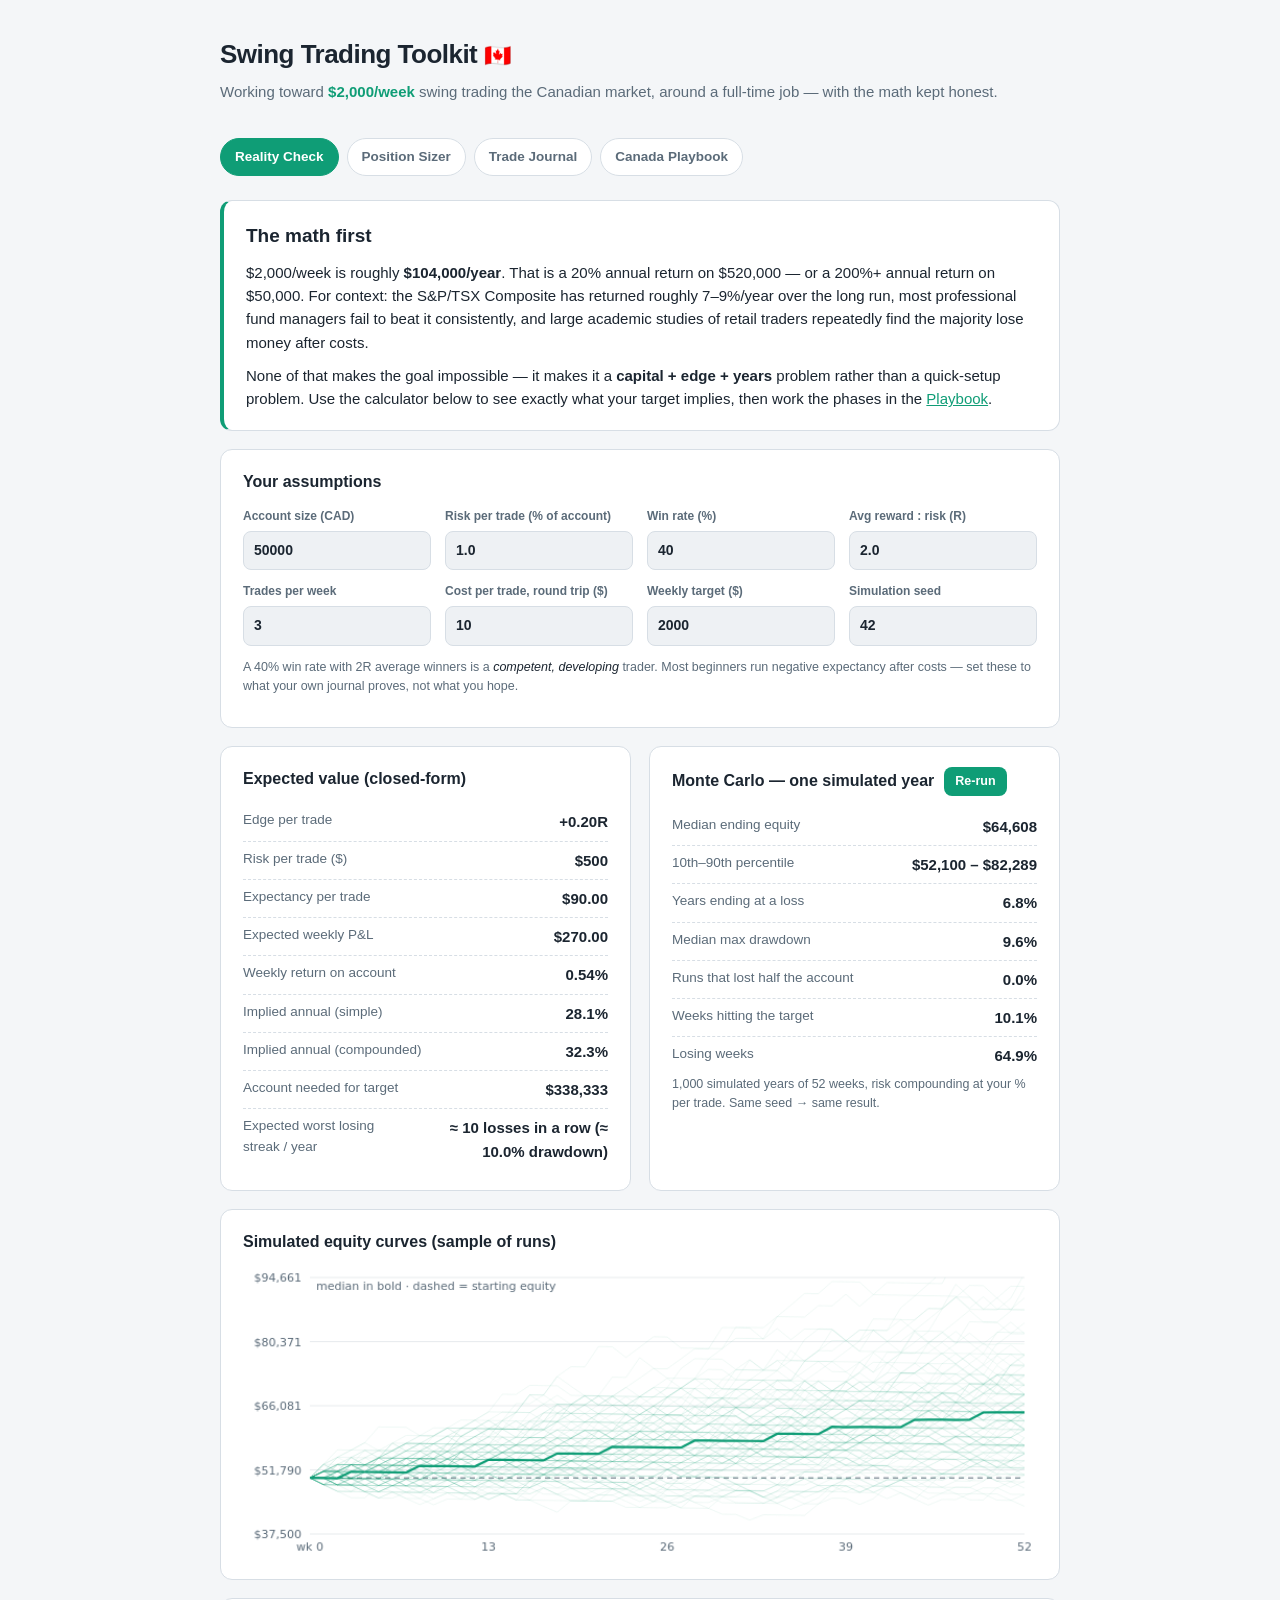
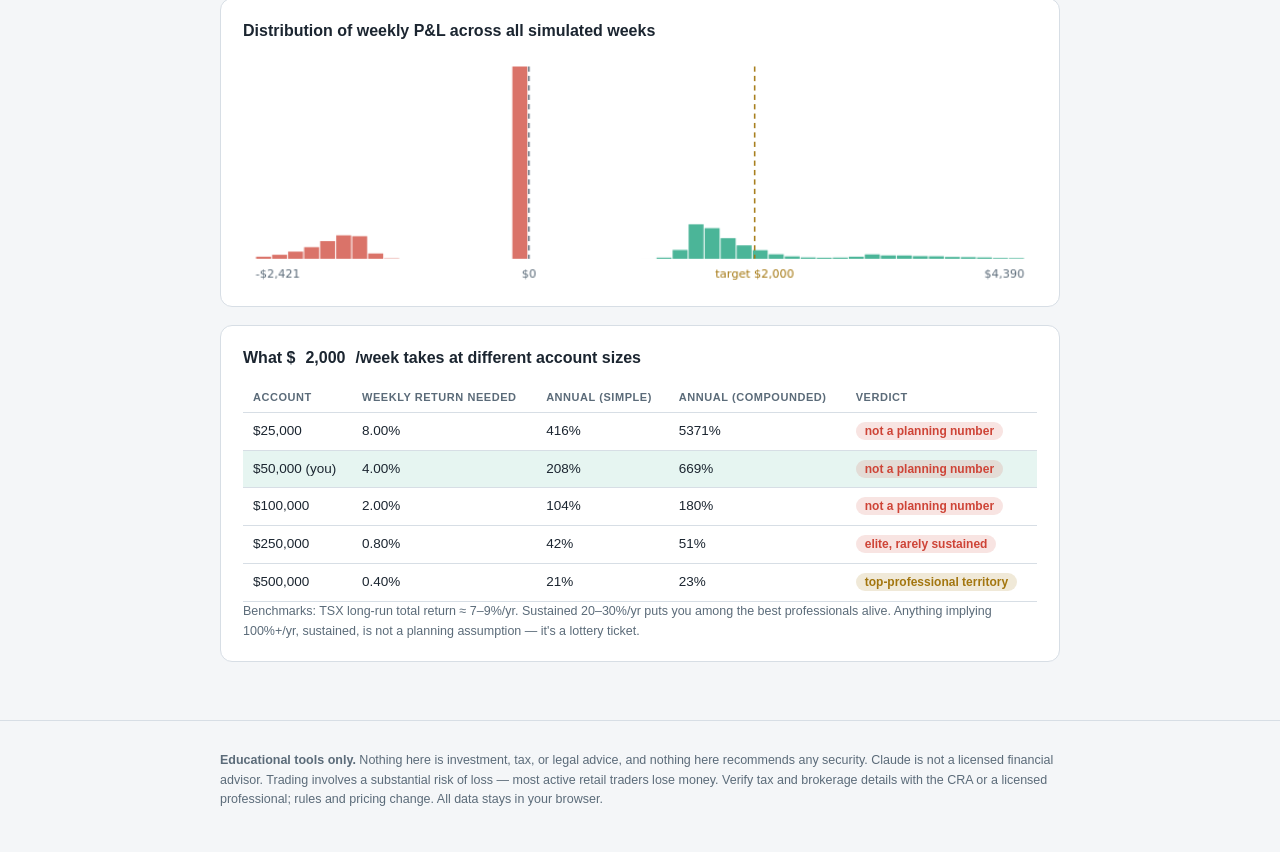
==== index.html @ b090709c "Initial commit: swing trading toolkit for the Canadian market Reality Check (expectancy + seeded Mon" ====
<!DOCTYPE html>
<html lang="en-CA">
<head>
  <meta charset="UTF-8">
  <meta name="viewport" content="width=device-width, initial-scale=1.0">
  <title>Swing Trading Toolkit — Canada</title>
  <link rel="stylesheet" href="styles.css">
</head>
<body>
  <header class="site-header">
    <div class="wrap">
      <h1>Swing Trading Toolkit <span class="flag">🇨🇦</span></h1>
      <p class="tagline">Working toward <strong>$2,000/week</strong> swing trading the Canadian market, around a full-time job — with the math kept honest.</p>
    </div>
  </header>

  <nav class="tabs wrap" aria-label="Sections">
    <button class="tab-btn active" data-tab="reality">Reality Check</button>
    <button class="tab-btn" data-tab="sizer">Position Sizer</button>
    <button class="tab-btn" data-tab="journal">Trade Journal</button>
    <button class="tab-btn" data-tab="playbook">Canada Playbook</button>
  </nav>

  <main class="wrap">

    <!-- ============ REALITY CHECK ============ -->
    <section id="tab-reality" class="tab-panel active">
      <div class="card callout">
        <h2>The math first</h2>
        <p>$2,000/week is roughly <strong>$104,000/year</strong>. That is a 20% annual return on $520,000 — or a 200%+ annual return on $50,000.
        For context: the S&amp;P/TSX Composite has returned roughly 7–9%/year over the long run, most professional fund managers fail to beat it
        consistently, and large academic studies of retail traders repeatedly find the majority lose money after costs.</p>
        <p>None of that makes the goal impossible — it makes it a <strong>capital + edge + years</strong> problem rather than a quick-setup problem.
        Use the calculator below to see exactly what your target implies, then work the phases in the <a href="#" data-goto="playbook">Playbook</a>.</p>
      </div>

      <div class="card">
        <h3>Your assumptions</h3>
        <div class="input-grid">
          <label>Account size (CAD)<input type="number" id="rc-account" value="50000" min="0" step="1000"></label>
          <label>Risk per trade (% of account)<input type="number" id="rc-risk" value="1.0" min="0.05" max="10" step="0.05"></label>
          <label>Win rate (%)<input type="number" id="rc-winrate" value="40" min="1" max="99" step="1"></label>
          <label>Avg reward : risk (R)<input type="number" id="rc-rr" value="2.0" min="0.1" step="0.1"></label>
          <label>Trades per week<input type="number" id="rc-trades" value="3" min="1" max="25" step="1"></label>
          <label>Cost per trade, round trip ($)<input type="number" id="rc-cost" value="10" min="0" step="1"></label>
          <label>Weekly target ($)<input type="number" id="rc-target" value="2000" min="0" step="100"></label>
          <label>Simulation seed<input type="number" id="rc-seed" value="42" step="1"></label>
        </div>
        <p class="fine">A 40% win rate with 2R average winners is a <em>competent, developing</em> trader. Most beginners run negative expectancy
        after costs — set these to what your own journal proves, not what you hope.</p>
        <div id="rc-warning" class="warning" hidden></div>
      </div>

      <div class="grid-2">
        <div class="card">
          <h3>Expected value (closed-form)</h3>
          <dl class="stat-list">
            <div><dt>Edge per trade</dt><dd id="rc-edge">–</dd></div>
            <div><dt>Risk per trade ($)</dt><dd id="rc-risk-dollars">–</dd></div>
            <div><dt>Expectancy per trade</dt><dd id="rc-exp-trade">–</dd></div>
            <div><dt>Expected weekly P&amp;L</dt><dd id="rc-exp-week">–</dd></div>
            <div><dt>Weekly return on account</dt><dd id="rc-week-pct">–</dd></div>
            <div><dt>Implied annual (simple)</dt><dd id="rc-annual-simple">–</dd></div>
            <div><dt>Implied annual (compounded)</dt><dd id="rc-annual-comp">–</dd></div>
            <div><dt>Account needed for target</dt><dd id="rc-required">–</dd></div>
            <div><dt>Expected worst losing streak / year</dt><dd id="rc-streak">–</dd></div>
          </dl>
        </div>

        <div class="card">
          <h3>Monte Carlo — one simulated year <button id="rc-run" class="btn small">Re-run</button></h3>
          <dl class="stat-list">
            <div><dt>Median ending equity</dt><dd id="mc-median">–</dd></div>
            <div><dt>10th–90th percentile</dt><dd id="mc-range">–</dd></div>
            <div><dt>Years ending at a loss</dt><dd id="mc-losing">–</dd></div>
            <div><dt>Median max drawdown</dt><dd id="mc-dd">–</dd></div>
            <div><dt>Runs that lost half the account</dt><dd id="mc-ruin">–</dd></div>
            <div><dt>Weeks hitting the target</dt><dd id="mc-weeks-hit">–</dd></div>
            <div><dt>Losing weeks</dt><dd id="mc-weeks-neg">–</dd></div>
          </dl>
          <p class="fine" id="mc-note">1,000 simulated years of 52 weeks, risk compounding at your % per trade. Same seed → same result.</p>
        </div>
      </div>

      <div class="card">
        <h3>Simulated equity curves (sample of runs)</h3>
        <canvas id="mc-curves" width="760" height="280"></canvas>
      </div>

      <div class="card">
        <h3>Distribution of weekly P&amp;L across all simulated weeks</h3>
        <canvas id="mc-hist" width="760" height="220"></canvas>
      </div>

      <div class="card">
        <h3>What $<span id="rc-target-label">2,000</span>/week takes at different account sizes</h3>
        <div class="table-scroll">
          <table>
            <thead><tr><th>Account</th><th>Weekly return needed</th><th>Annual (simple)</th><th>Annual (compounded)</th><th>Verdict</th></tr></thead>
            <tbody id="rc-table-body"></tbody>
          </table>
        </div>
        <p class="fine">Benchmarks: TSX long-run total return ≈ 7–9%/yr. Sustained 20–30%/yr puts you among the best professionals alive.
        Anything implying 100%+/yr, sustained, is not a planning assumption — it's a lottery ticket.</p>
      </div>
    </section>

    <!-- ============ POSITION SIZER ============ -->
    <section id="tab-sizer" class="tab-panel">
      <div class="grid-2">
        <div class="card">
          <h3>Position size calculator</h3>
          <div class="input-grid">
            <label>Account size (CAD)<input type="number" id="ps-account" value="50000" min="0" step="1000"></label>
            <label>Risk per trade (%)<input type="number" id="ps-risk" value="1.0" min="0.05" max="10" step="0.05"></label>
            <label>Entry price<input type="number" id="ps-entry" placeholder="e.g. 24.50" min="0" step="0.01"></label>
            <label>Stop price<input type="number" id="ps-stop" placeholder="e.g. 23.20" min="0" step="0.01"></label>
            <label>Target price (optional)<input type="number" id="ps-target" placeholder="e.g. 27.10" min="0" step="0.01"></label>
            <label>Fees, round trip ($)<input type="number" id="ps-fees" value="10" min="0" step="1"></label>
          </div>
          <div id="ps-hint" class="fine">Enter an entry and a stop. Stop below entry = long; stop above entry = short.</div>
          <div id="ps-warnings" class="warning" hidden></div>
        </div>

        <div class="card">
          <h3>Result <span id="ps-direction" class="badge" hidden></span></h3>
          <dl class="stat-list">
            <div><dt>Risk per share</dt><dd id="ps-riskshare">–</dd></div>
            <div><dt>Shares to buy/sell</dt><dd id="ps-shares">–</dd></div>
            <div><dt>Position cost</dt><dd id="ps-cost">–</dd></div>
            <div><dt>% of account deployed</dt><dd id="ps-pct">–</dd></div>
            <div><dt>Reward : risk to target</dt><dd id="ps-rr">–</dd></div>
            <div><dt>Loss if stopped (incl. fees)</dt><dd id="ps-loss">–</dd></div>
            <div><dt>Gain at target (incl. fees)</dt><dd id="ps-gain">–</dd></div>
            <div><dt>Breakeven price (fees covered)</dt><dd id="ps-breakeven">–</dd></div>
          </dl>
        </div>
      </div>

      <div class="card">
        <h3>Pre-trade checklist <span class="badge" id="ps-check-score">0 / 8</span> <button class="btn small" id="ps-check-reset">Reset</button></h3>
        <div id="ps-checklist" class="checklist">
          <label><input type="checkbox" class="check"> The setup matches ONE of my written playbook setups (not an impulse).</label>
          <label><input type="checkbox" class="check"> Liquidity: averages &gt; $1M daily dollar-volume — I can exit without moving the price.</label>
          <label><input type="checkbox" class="check"> No earnings, dividend, or known binary event before my expected exit window.</label>
          <label><input type="checkbox" class="check"> Reward : risk is at least 2 : 1 to a realistic target.</label>
          <label><input type="checkbox" class="check"> Position sized above — risking ≤ 1% and ≤ 25% of account in one name.</label>
          <label><input type="checkbox" class="check"> Stop-loss order will be placed AT THE BROKER, not kept "in my head".</label>
          <label><input type="checkbox" class="check"> This keeps me at ≤ 5 open positions total.</label>
          <label><input type="checkbox" class="check"> I've logged the plan (entry / stop / target / thesis) in the journal BEFORE entering.</label>
        </div>
        <p class="fine">If you can't tick all eight, the trade waits. There is always another trade; there is not always more capital.</p>
      </div>
    </section>

    <!-- ============ TRADE JOURNAL ============ -->
    <section id="tab-journal" class="tab-panel">
      <div class="card">
        <h3>Log a trade</h3>
        <form id="jr-form">
          <div class="input-grid">
            <label>Open date<input type="date" id="jr-date" required></label>
            <label>Symbol<input type="text" id="jr-symbol" placeholder="e.g. SHOP.TO" required maxlength="12"></label>
            <label>Market
              <select id="jr-market">
                <option>TSX</option><option>TSXV</option><option>CSE</option><option>Cboe CA</option><option>US</option>
              </select>
            </label>
            <label>Direction
              <select id="jr-dir"><option value="long">Long</option><option value="short">Short</option></select>
            </label>
            <label>Shares<input type="number" id="jr-shares" min="1" step="1" required></label>
            <label>Entry price<input type="number" id="jr-entry" min="0" step="0.001" required></label>
            <label>Stop price<input type="number" id="jr-stop" min="0" step="0.001" required></label>
            <label>Exit price (blank = open)<input type="number" id="jr-exit" min="0" step="0.001"></label>
            <label>Close date<input type="date" id="jr-close-date"></label>
            <label>Fees, round trip ($)<input type="number" id="jr-fees" value="10" min="0" step="0.01"></label>
            <label>Setup
              <select id="jr-setup">
                <option>Breakout</option><option>Pullback</option><option>Trend continuation</option>
                <option>Reversal</option><option>Earnings drift</option><option>Other</option>
              </select>
            </label>
            <label class="span-2">Notes<input type="text" id="jr-notes" placeholder="Thesis, what you saw, how you felt…" maxlength="300"></label>
          </div>
          <button type="submit" class="btn">Add trade</button>
          <span class="fine" id="jr-io-status"></span>
        </form>
      </div>

      <div class="card">
        <h3>Performance</h3>
        <dl class="stat-list cols-3">
          <div><dt>Closed trades</dt><dd id="js-count">0</dd></div>
          <div><dt>Open trades</dt><dd id="js-open">0</dd></div>
          <div><dt>Win rate</dt><dd id="js-winrate">–</dd></div>
          <div><dt>Expectancy / trade</dt><dd id="js-expd">–</dd></div>
          <div><dt>Expectancy (R)</dt><dd id="js-expr">–</dd></div>
          <div><dt>Profit factor</dt><dd id="js-pf">–</dd></div>
          <div><dt>Avg win</dt><dd id="js-avgwin">–</dd></div>
          <div><dt>Avg loss</dt><dd id="js-avgloss">–</dd></div>
          <div><dt>Total P&amp;L</dt><dd id="js-total">–</dd></div>
        </dl>
        <p class="stat-banner" id="js-weekly4">No closed trades yet — your 4-week average vs. the $2,000 target will appear here.</p>
      </div>

      <div class="card">
        <h3>Weekly P&amp;L (last 26 weeks)</h3>
        <canvas id="jr-weekly" width="760" height="220"></canvas>
      </div>

      <div class="card">
        <h3>Equity curve (cumulative closed P&amp;L)</h3>
        <canvas id="jr-equity" width="760" height="220"></canvas>
      </div>

      <div class="card">
        <h3>Trades</h3>
        <div class="btn-row">
          <button class="btn small" id="jr-export">Export CSV</button>
          <button class="btn small" id="jr-import-btn">Import CSV</button>
          <input type="file" id="jr-import-file" accept=".csv" hidden>
          <button class="btn small danger" id="jr-clear">Clear all</button>
        </div>
        <div id="jr-empty" class="fine">No trades logged yet. Everything is stored locally in your browser (localStorage) — export CSV for backups.</div>
        <div class="table-scroll">
          <table id="jr-table">
            <thead><tr>
              <th>Opened</th><th>Symbol</th><th>Mkt</th><th>Dir</th><th>Shares</th><th>Entry</th><th>Stop</th>
              <th>Exit</th><th>P&amp;L</th><th>R</th><th>Setup</th><th></th>
            </tr></thead>
            <tbody id="jr-tbody"></tbody>
          </table>
        </div>
      </div>
    </section>

    <!-- ============ CANADA PLAYBOOK ============ -->
    <section id="tab-playbook" class="tab-panel">
      <div class="card callout">
        <h2>Read this first</h2>
        <p>Large academic studies of retail traders — Taiwanese day-trading records, Brazilian futures traders, multiple brokerage datasets —
        consistently find that the large majority of active traders <strong>lose money after costs</strong> over multi-year periods, and that the
        share who earn a consistent professional income is a fraction of one percent. The people who make it treat it as a skilled trade with a
        multi-year apprenticeship, not an income hack.</p>
        <p>So reframe the goal: <strong>first prove positive expectancy over 100+ trades, then scale capital.</strong> Income is the output of
        edge × capital × time. The Reality Check tab shows the honest arithmetic; the phases below are the path.</p>
      </div>

      <div class="card">
        <h3>The staged roadmap (edge first, dollars later)</h3>
        <ol class="roadmap">
          <li><strong>Phase 0 — Foundations (4–8 weeks).</strong> Pick ONE setup (e.g. pullback-in-uptrend or breakout) and write rules for it:
            what qualifies, where the stop goes, where the target is, when you're wrong. Build a nightly scan routine. Read: <em>Trading in the
            Zone</em> (Douglas), <em>Trade Like a Stock Market Wizard</em> (Minervini), <em>The Daily Trading Coach</em> (Steenbarger).</li>
          <li><strong>Phase 1 — Paper trade (8–12 weeks).</strong> Trade the setup in a simulator or on paper exactly as written, logged in the
            Journal tab. <em>Gate to pass:</em> ≥ 30 trades, positive expectancy after realistic costs, complete journal.</li>
          <li><strong>Phase 2 — Small real money (3–6 months).</strong> Real orders, 0.25–0.5% risk per trade. Real fills, real slippage, real
            emotions. <em>Gate:</em> ≥ 50 trades, expectancy ≥ +0.2R, max drawdown &lt; 10%, rules followed on ≥ 90% of trades.</li>
          <li><strong>Phase 3 — Scale (ongoing).</strong> Raise risk to ~1%, add a second setup, add capital only as the stats hold. Reassess
            quarterly against the Reality Check numbers. This is the phase where the weekly-income question becomes real — not before.</li>
        </ol>
      </div>

      <div class="card">
        <h3>Your first 30 days (start tonight — none of this needs money at risk)</h3>
        <ul>
          <li><strong>Week 1 — Plumbing.</strong> Open or dust off a self-directed account at a broker with bracket/OCO and GTC stop orders
            (see the table below) and find its paper-trading or demo mode. Read the first half of <em>Trading in the Zone</em>.
            Log one fake trade in the Journal tab and export the CSV so you know backups work.</li>
          <li><strong>Week 2 — One setup, in writing.</strong> Pick a single setup (e.g. pullback-in-uptrend) and write its rules: what
            qualifies, the entry trigger, where the stop goes, where the target is, what invalidates it. Build a watchlist of ~20 TSX names
            passing the $1M daily dollar-volume filter. No trading yet.</li>
          <li><strong>Week 3 — Paper trading begins.</strong> Run the evening routine below for real: scan, plan, size with the Position
            Sizer, "place" the paper orders. Log every trade — and every setup you skipped, with why. The checklist tab is mandatory.</li>
          <li><strong>Week 4 — First stats review.</strong> Read your journal's win rate, average R and expectancy. Whatever they say, the
            answer is "keep paper trading" — the Phase 1 gate is 30+ trades, and 30 days can't produce that. The habit is the win.</li>
        </ul>
        <p class="fine">Nothing in month one requires risking a dollar, quitting anything, or being right about the market. It requires
        about 45 minutes on weeknights — which is also exactly what the real thing will require.</p>
      </div>

      <div class="card">
        <h3>Trading around a full-time job</h3>
        <p>Swing trading (holding days to weeks) is the <em>only</em> style compatible with a 9–5 — day trading needs the open, and the open is
        when you're at work. The job is an advantage: it pays the bills so you never need to force a trade.</p>
        <ul>
          <li><strong>Evening routine (30–45 min, after 4pm ET close):</strong> review open positions → run your scan → shortlist setups →
            size them (Position Sizer tab) → queue the orders: a limit entry with an attached stop-loss and target
            (<strong>bracket / OCO orders</strong> — pick a broker that supports them, and use GTC for stops).</li>
          <li><strong>Morning (5 min before 9:30 ET):</strong> check for overnight news on your names; confirm orders are live. No impulse
            market orders at the open — your limits either fill or they don't.</li>
          <li><strong>During work: nothing.</strong> Price alerts on your phone do the watching. If a position needs babysitting, it was sized
            wrong or stopped wrong.</li>
          <li><strong>Weekend (1 hr):</strong> journal review, update stats, rebuild the watchlist, check market regime (is the TSX above its
            200-day average? Is breadth healthy?). Trade smaller — or not at all — in hostile regimes.</li>
        </ul>
      </div>

      <div class="card">
        <h3>Canadian market mechanics</h3>
        <ul>
          <li><strong>Exchanges:</strong> TSX (large caps), TSX Venture (speculative small caps), CSE, Cboe Canada. Hours 9:30–16:00 ET.
            Stick to TSX names early — much of the TSXV/CSE is too illiquid to swing trade safely.</li>
          <li><strong>Liquidity filter:</strong> the TSX is thinner than US markets. Require ≥ $1M average daily dollar-volume (price × volume)
            so your exit doesn't move the market. That still leaves 200+ tradeable names.</li>
          <li><strong>Concentration:</strong> the index is heavy in financials, energy and materials — your "diversified" three positions can be
            one oil bet in disguise. Cap correlated exposure.</li>
          <li><strong>No US-style PDT rule:</strong> the American $25k pattern-day-trader minimum is a FINRA rule and doesn't apply at Canadian
            brokers (normal margin rules still do). Swing trading sidesteps it anyway.</li>
          <li><strong>Interlisted names &amp; FX:</strong> many large TSX companies also trade in New York in USD. If you trade US-listed stock,
            watch currency conversion costs (~1.5% each way at some brokers) — journalling in CAD keeps your stats honest. "Norbert's gambit"
            is the classic cheap CAD↔USD conversion technique worth reading about.</li>
        </ul>
      </div>

      <div class="card">
        <h3>Accounts &amp; taxes — general info, not advice</h3>
        <p class="fine">Rules change and facts below are general, as of late 2025 / early 2026. Verify with the CRA and a licensed accountant
        before relying on any of it.</p>
        <ul>
          <li><strong>TFSA — careful.</strong> Gains are tax-free for <em>investing</em>, but the CRA can treat frequent, short-hold,
            business-like trading as running a business <em>inside</em> the TFSA and tax the profits as income — courts have upheld this against
            active traders. Occasional multi-week swings are a very different picture than constant turnover, but if your plan is high-frequency
            swing trading, get professional advice before doing it in a TFSA.</li>
          <li><strong>RRSP:</strong> tax-deferred growth and the business-income issue effectively doesn't arise the same way, but losses are
            trapped (no claiming them) and withdrawals are taxed income. US-listed dividends are treaty-exempt in an RRSP but face 15%
            withholding in a TFSA.</li>
          <li><strong>Non-registered (cash/margin):</strong> the default for an active trading experiment. Capital gains are currently taxed on a
            50% inclusion basis (a proposed increase was shelved in 2025 — verify the current rate). If the CRA deems your activity a business
            (frequency, short holds, leverage, time spent), gains become fully-taxed business income — and losses fully deductible.</li>
          <li><strong>Superficial loss rule — swing traders trip on this:</strong> sell at a loss and re-buy the same security within 30 days
            (before or after, you or affiliated accounts) and the loss is denied for tax (it's added to the new position's cost base instead).
            Re-entering a favourite name two weeks later is exactly this.</li>
          <li><strong>Record-keeping:</strong> your broker's T5008 slips need checking against your own adjusted-cost-base records, in CAD,
            including USD trades converted at the transaction-date rate. The journal's CSV export gives you the raw data.</li>
        </ul>
      </div>

      <div class="card">
        <h3>Brokerage landscape (verify current pricing)</h3>
        <div class="table-scroll">
          <table>
            <thead><tr><th>Broker</th><th>Commissions (equities)</th><th>Notes for swing traders</th></tr></thead>
            <tbody>
              <tr><td>National Bank Direct Brokerage</td><td>$0</td><td>First big-bank zero-commission broker; basic but solid.</td></tr>
              <tr><td>Wealthsimple</td><td>$0 (CAD)</td><td>Simple; ~1.5% FX on US trades unless you hold a USD account (paid tiers); check order-type support (GTC/stop) before committing.</td></tr>
              <tr><td>Questrade</td><td>$0 (moved to zero in 2025)</td><td>Good platform and order types; long-time self-directed favourite.</td></tr>
              <tr><td>Interactive Brokers Canada</td><td>~$1/trade</td><td>Best order types (true brackets/OCO), margin rates and data — the working swing trader's tool.</td></tr>
              <tr><td>Big-bank brokers (TD, RBC, BMO…)</td><td>~$9.99</td><td>Fine if you're there anyway; commissions drag on small accounts.</td></tr>
            </tbody>
          </table>
        </div>
        <p class="fine">What actually matters for this plan: GTC stop orders, bracket/OCO support (enter with stop + target attached), reliable
        mobile alerts, and cheap CAD↔USD conversion if you'll touch US names.</p>
      </div>

      <div class="card">
        <h3>Risk rules that keep you alive</h3>
        <ul>
          <li><strong>1% rule:</strong> never risk more than 1% of the account between entry and stop (0.25–0.5% while proving the edge).</li>
          <li><strong>Max 3–5 open positions.</strong> More is unmanageable around a job, and correlated positions count as one.</li>
          <li><strong>Weekly circuit breaker:</strong> down 3R in a week → flat, no new trades until Monday. Losing streaks are when accounts die.</li>
          <li><strong>Never average down. Never move a stop away from price.</strong> The stop is the definition of "I was wrong."</li>
          <li><strong>No earnings holds</strong> until 100+ journalled trades prove you have an edge that survives binary events.</li>
          <li><strong>Journal every trade</strong> — the Journal tab computes the only numbers that matter: expectancy, profit factor, drawdown.</li>
        </ul>
      </div>
    </section>
  </main>

  <footer class="site-footer">
    <div class="wrap">
      <p><strong>Educational tools only.</strong> Nothing here is investment, tax, or legal advice, and nothing here recommends any security.
      Claude is not a licensed financial advisor. Trading involves a substantial risk of loss — most active retail traders lose money.
      Verify tax and brokerage details with the CRA or a licensed professional; rules and pricing change. All data stays in your browser.</p>
    </div>
  </footer>

  <script src="app.js"></script>
</body>
</html>
---- styles.css ----
/* Swing Trading Toolkit — dark-first, light-aware, zero dependencies */
:root {
  --bg: #0e1216;
  --bg-card: #171d24;
  --bg-inset: #10161c;
  --border: #2a333d;
  --text: #e6edf3;
  --text-dim: #97a4b1;
  --accent: #2dd4a7;
  --accent-contrast: #06281e;
  --red: #f0655a;
  --amber: #e8b64c;
}
@media (prefers-color-scheme: light) {
  :root {
    --bg: #f4f6f8;
    --bg-card: #ffffff;
    --bg-inset: #eef1f4;
    --border: #d7dee5;
    --text: #1b2530;
    --text-dim: #5b6b79;
    --accent: #0f9d76;
    --accent-contrast: #ffffff;
    --red: #ce4437;
    --amber: #a3760f;
  }
}

* { box-sizing: border-box; }
html { -webkit-text-size-adjust: 100%; }
body {
  margin: 0;
  background: var(--bg);
  color: var(--text);
  font: 15px/1.55 -apple-system, BlinkMacSystemFont, "Segoe UI", Roboto, sans-serif;
}
.wrap { max-width: 880px; margin: 0 auto; padding: 0 20px; }

.site-header { padding: 34px 0 10px; }
.site-header h1 { margin: 0 0 6px; font-size: 26px; letter-spacing: -0.02em; }
.site-header .flag { font-size: 22px; }
.tagline { margin: 0 0 14px; color: var(--text-dim); }
.tagline strong { color: var(--accent); }

/* Tabs */
.tabs {
  display: flex; gap: 8px; flex-wrap: wrap;
  position: sticky; top: 0; z-index: 5;
  padding-top: 10px; padding-bottom: 10px;
  background: color-mix(in srgb, var(--bg) 88%, transparent);
  backdrop-filter: blur(6px);
}
.tab-btn {
  appearance: none; border: 1px solid var(--border); background: var(--bg-card);
  color: var(--text-dim); padding: 8px 14px; border-radius: 999px;
  font: inherit; font-size: 13.5px; font-weight: 600; cursor: pointer;
}
.tab-btn:hover { color: var(--text); }
.tab-btn.active { background: var(--accent); border-color: var(--accent); color: var(--accent-contrast); }

.tab-panel { display: none; padding: 14px 0 30px; }
.tab-panel.active { display: block; }

/* Cards */
.card {
  background: var(--bg-card); border: 1px solid var(--border);
  border-radius: 12px; padding: 20px 22px; margin-bottom: 18px;
}
.card h2 { margin: 0 0 10px; font-size: 19px; }
.card h3 { margin: 0 0 12px; font-size: 16px; display: flex; align-items: center; gap: 10px; flex-wrap: wrap; }
.card p { margin: 0 0 10px; }
.card p:last-child { margin-bottom: 0; }
.card ul, .card ol { margin: 0; padding-left: 20px; }
.card li { margin-bottom: 9px; }
.card li:last-child { margin-bottom: 0; }
.callout { border-left: 4px solid var(--accent); }
.callout a { color: var(--accent); }

.grid-2 { display: grid; grid-template-columns: 1fr 1fr; gap: 18px; }
@media (max-width: 760px) { .grid-2 { grid-template-columns: 1fr; } }
.grid-2 .card { margin-bottom: 0; }
.grid-2 { margin-bottom: 18px; }

/* Inputs */
.input-grid {
  display: grid; grid-template-columns: repeat(auto-fill, minmax(170px, 1fr));
  gap: 12px 14px; margin-bottom: 12px;
}
.input-grid label {
  display: flex; flex-direction: column; gap: 5px;
  font-size: 12px; font-weight: 600; color: var(--text-dim);
}
.input-grid label.span-2 { grid-column: 1 / -1; }
.input-grid input, .input-grid select {
  font: inherit; font-size: 14px; color: var(--text);
  background: var(--bg-inset); border: 1px solid var(--border);
  border-radius: 8px; padding: 8px 10px; width: 100%;
}
.input-grid input:focus, .input-grid select:focus {
  outline: 2px solid var(--accent); outline-offset: -1px;
}

/* Stat lists */
.stat-list { margin: 0; display: block; }
.stat-list > div {
  display: flex; justify-content: space-between; gap: 12px;
  padding: 7px 0; border-bottom: 1px dashed var(--border);
}
.stat-list > div:last-child { border-bottom: 0; }
.stat-list dt { color: var(--text-dim); font-size: 13.5px; }
.stat-list dd { margin: 0; font-weight: 700; font-variant-numeric: tabular-nums; text-align: right; }

.stat-list.cols-3 { display: grid; grid-template-columns: repeat(3, 1fr); gap: 10px; }
@media (max-width: 600px) { .stat-list.cols-3 { grid-template-columns: repeat(2, 1fr); } }
.stat-list.cols-3 > div {
  flex-direction: column; justify-content: flex-start; gap: 2px;
  background: var(--bg-inset); border: 1px solid var(--border);
  border-radius: 10px; padding: 10px 12px;
}
.stat-list.cols-3 dt { font-size: 11.5px; text-transform: uppercase; letter-spacing: 0.04em; }
.stat-list.cols-3 dd { font-size: 17px; text-align: left; }

.stat-banner {
  margin: 12px 0 0; padding: 12px 14px; border-radius: 10px;
  background: var(--bg-inset); border: 1px solid var(--border);
  font-weight: 600; text-align: center;
}

/* Tables */
.table-scroll { overflow-x: auto; }
table { width: 100%; border-collapse: collapse; font-variant-numeric: tabular-nums; }
th {
  text-align: left; font-size: 11px; text-transform: uppercase; letter-spacing: 0.05em;
  color: var(--text-dim); padding: 6px 10px; border-bottom: 1px solid var(--border);
  white-space: nowrap;
}
td { padding: 8px 10px; border-bottom: 1px solid var(--border); font-size: 13.5px; white-space: nowrap; }
tr.hl td { background: color-mix(in srgb, var(--accent) 10%, transparent); }
.num-pos { color: var(--accent); font-weight: 600; }
.num-neg { color: var(--red); font-weight: 600; }

.verdict { font-size: 12px; font-weight: 700; padding: 2px 9px; border-radius: 999px; white-space: nowrap; }
.v-ok  { background: color-mix(in srgb, var(--accent) 16%, transparent); color: var(--accent); }
.v-mid { background: color-mix(in srgb, var(--amber) 16%, transparent); color: var(--amber); }
.v-bad { background: color-mix(in srgb, var(--red) 14%, transparent);  color: var(--red); }

/* Buttons & badges */
.btn {
  appearance: none; border: 0; border-radius: 8px; cursor: pointer;
  background: var(--accent); color: var(--accent-contrast);
  font: inherit; font-size: 14px; font-weight: 700; padding: 9px 16px;
}
.btn:hover { filter: brightness(1.08); }
.btn.small { font-size: 12.5px; padding: 5px 11px; }
.btn.danger { background: transparent; border: 1px solid var(--red); color: var(--red); }
.btn-row { display: flex; gap: 8px; flex-wrap: wrap; margin-bottom: 12px; }

.badge {
  font-size: 11.5px; font-weight: 800; letter-spacing: 0.04em;
  padding: 3px 10px; border-radius: 999px;
  background: color-mix(in srgb, var(--accent) 16%, transparent); color: var(--accent);
}
.badge.short { background: color-mix(in srgb, var(--red) 16%, transparent); color: var(--red); }

/* Checklist */
.checklist label {
  display: flex; gap: 10px; align-items: flex-start;
  background: var(--bg-inset); border: 1px solid var(--border);
  border-radius: 10px; padding: 10px 12px; margin-bottom: 8px;
  font-size: 14px; cursor: pointer;
}
.checklist label:has(input:checked) {
  border-color: var(--accent);
  background: color-mix(in srgb, var(--accent) 8%, var(--bg-inset));
}
.checklist input { margin-top: 3px; accent-color: var(--accent); }

/* Misc */
.warning {
  margin-top: 10px; padding: 10px 14px; border-radius: 10px;
  background: color-mix(in srgb, var(--red) 10%, transparent);
  border: 1px solid color-mix(in srgb, var(--red) 45%, transparent);
  color: var(--text); font-size: 13.5px;
}
.fine { font-size: 12.5px; color: var(--text-dim); margin-top: 10px; }
.fine em { color: var(--text); }
canvas { display: block; width: 100%; height: auto; }
.roadmap li { margin-bottom: 12px; }

.site-footer { border-top: 1px solid var(--border); padding: 18px 0 30px; margin-top: 10px; }
.site-footer p { font-size: 12.5px; color: var(--text-dim); }
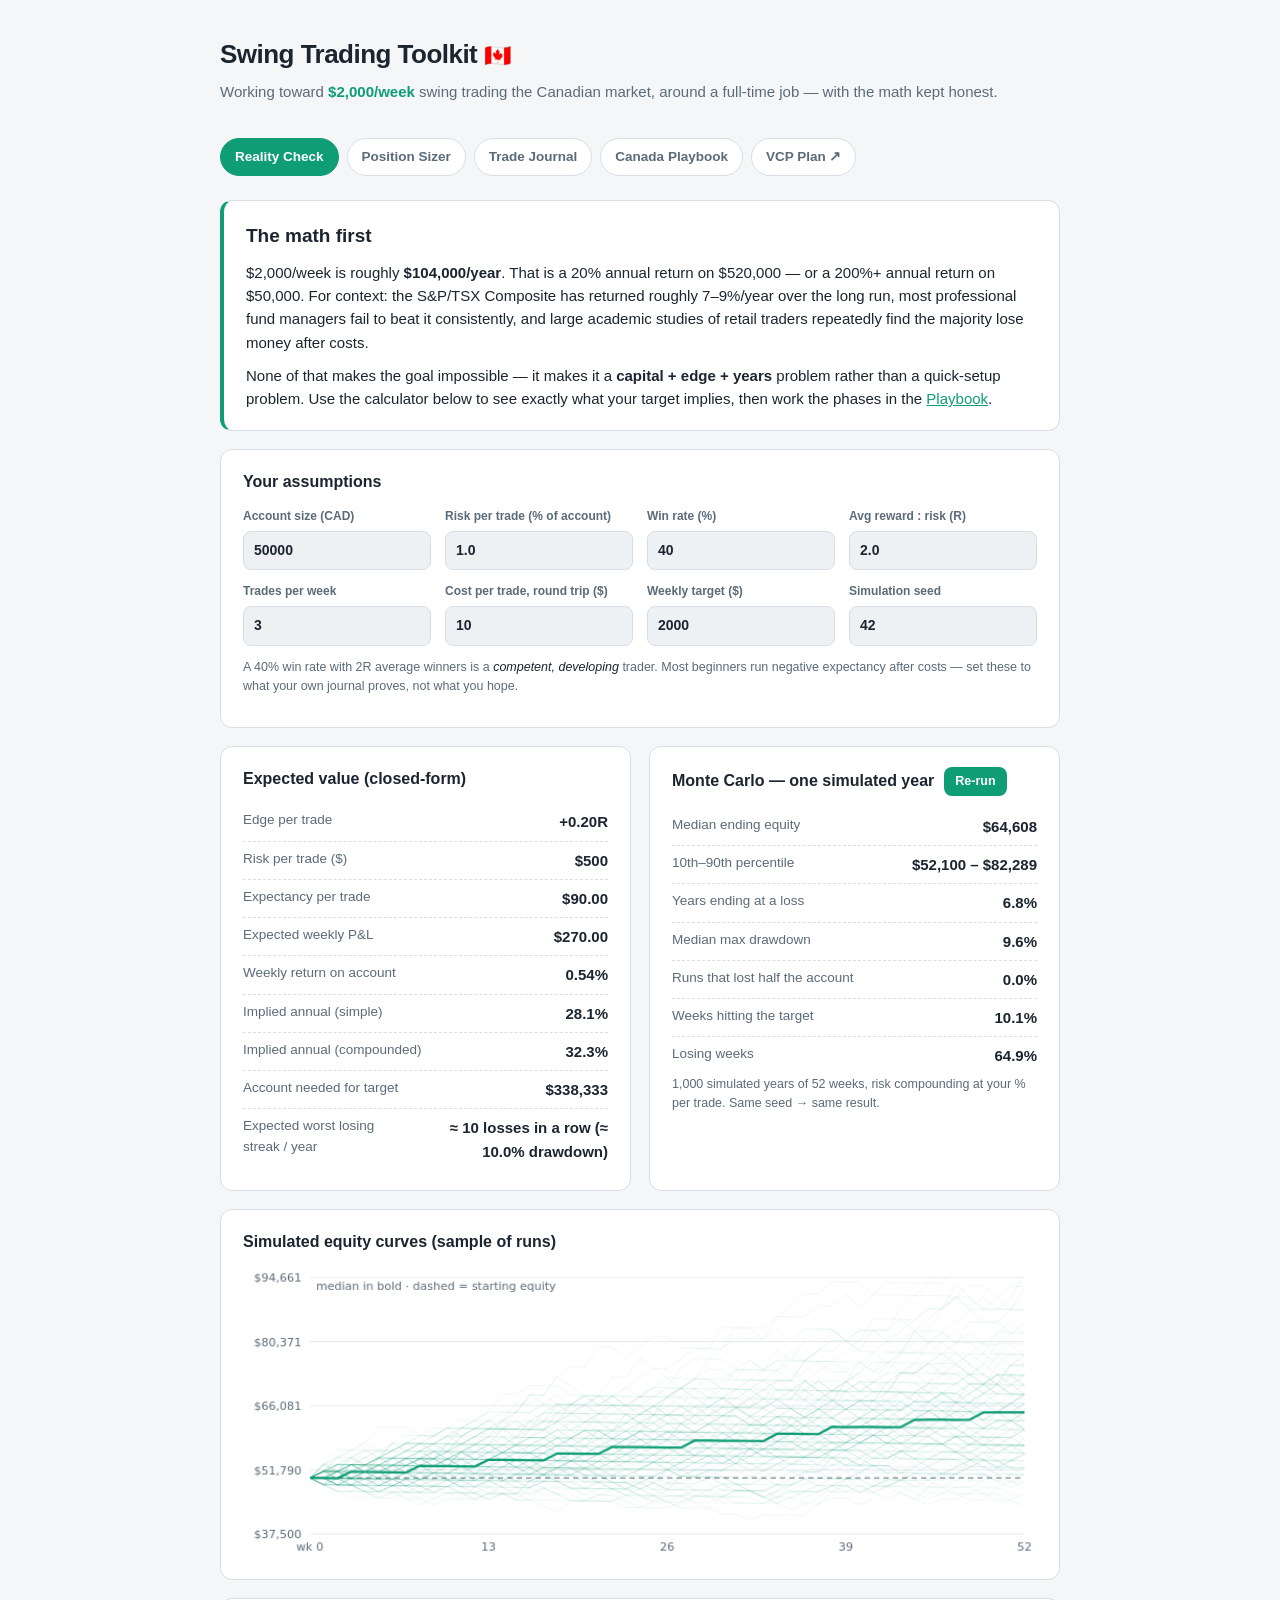
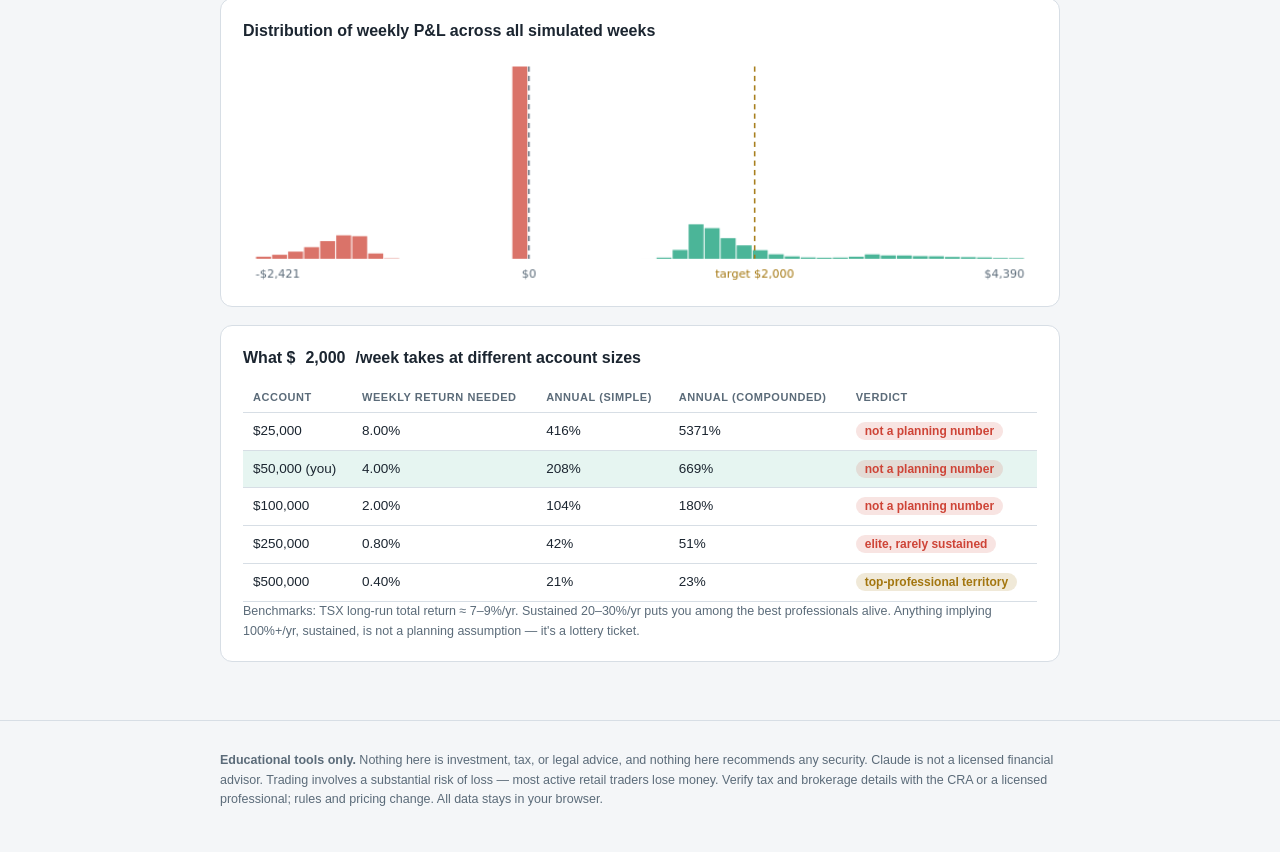
==== commit 2c35cfb1: "Add VCP one-pager trading plan for TSX daily charts Printable standalone page (vcp-plan.html): setup" ====
--- a/index.html
+++ b/index.html
@@ -19,6 +19,7 @@
     <button class="tab-btn" data-tab="sizer">Position Sizer</button>
     <button class="tab-btn" data-tab="journal">Trade Journal</button>
     <button class="tab-btn" data-tab="playbook">Canada Playbook</button>
+    <a class="tab-btn" href="vcp-plan.html">VCP Plan ↗</a>
   </nav>
 
   <main class="wrap">
@@ -262,6 +263,14 @@
         </ol>
       </div>
 
+      <div class="card callout">
+        <h3>📄 The written plan: VCP setup, TSX daily charts</h3>
+        <p>The Phase-0 deliverable, done for one setup: a printable one-page plan for the volatility contraction pattern —
+        screening recipe, entry trigger, stop and management rules, and position sizing precomputed for a $5,000 account
+        risking $100 per trade, including the post-long-weekend gap protocol for Tuesday, September 8, 2026.</p>
+        <p><a class="btn small" href="vcp-plan.html">Open the one-pager →</a></p>
+      </div>
+
       <div class="card">
         <h3>Your first 30 days (start tonight — none of this needs money at risk)</h3>
         <ul>
--- a/styles.css
+++ b/styles.css
@@ -56,6 +56,7 @@
   font: inherit; font-size: 13.5px; font-weight: 600; cursor: pointer;
 }
 .tab-btn:hover { color: var(--text); }
+a.tab-btn, a.btn { text-decoration: none; display: inline-block; }
 .tab-btn.active { background: var(--accent); border-color: var(--accent); color: var(--accent-contrast); }
 
 .tab-panel { display: none; padding: 14px 0 30px; }
